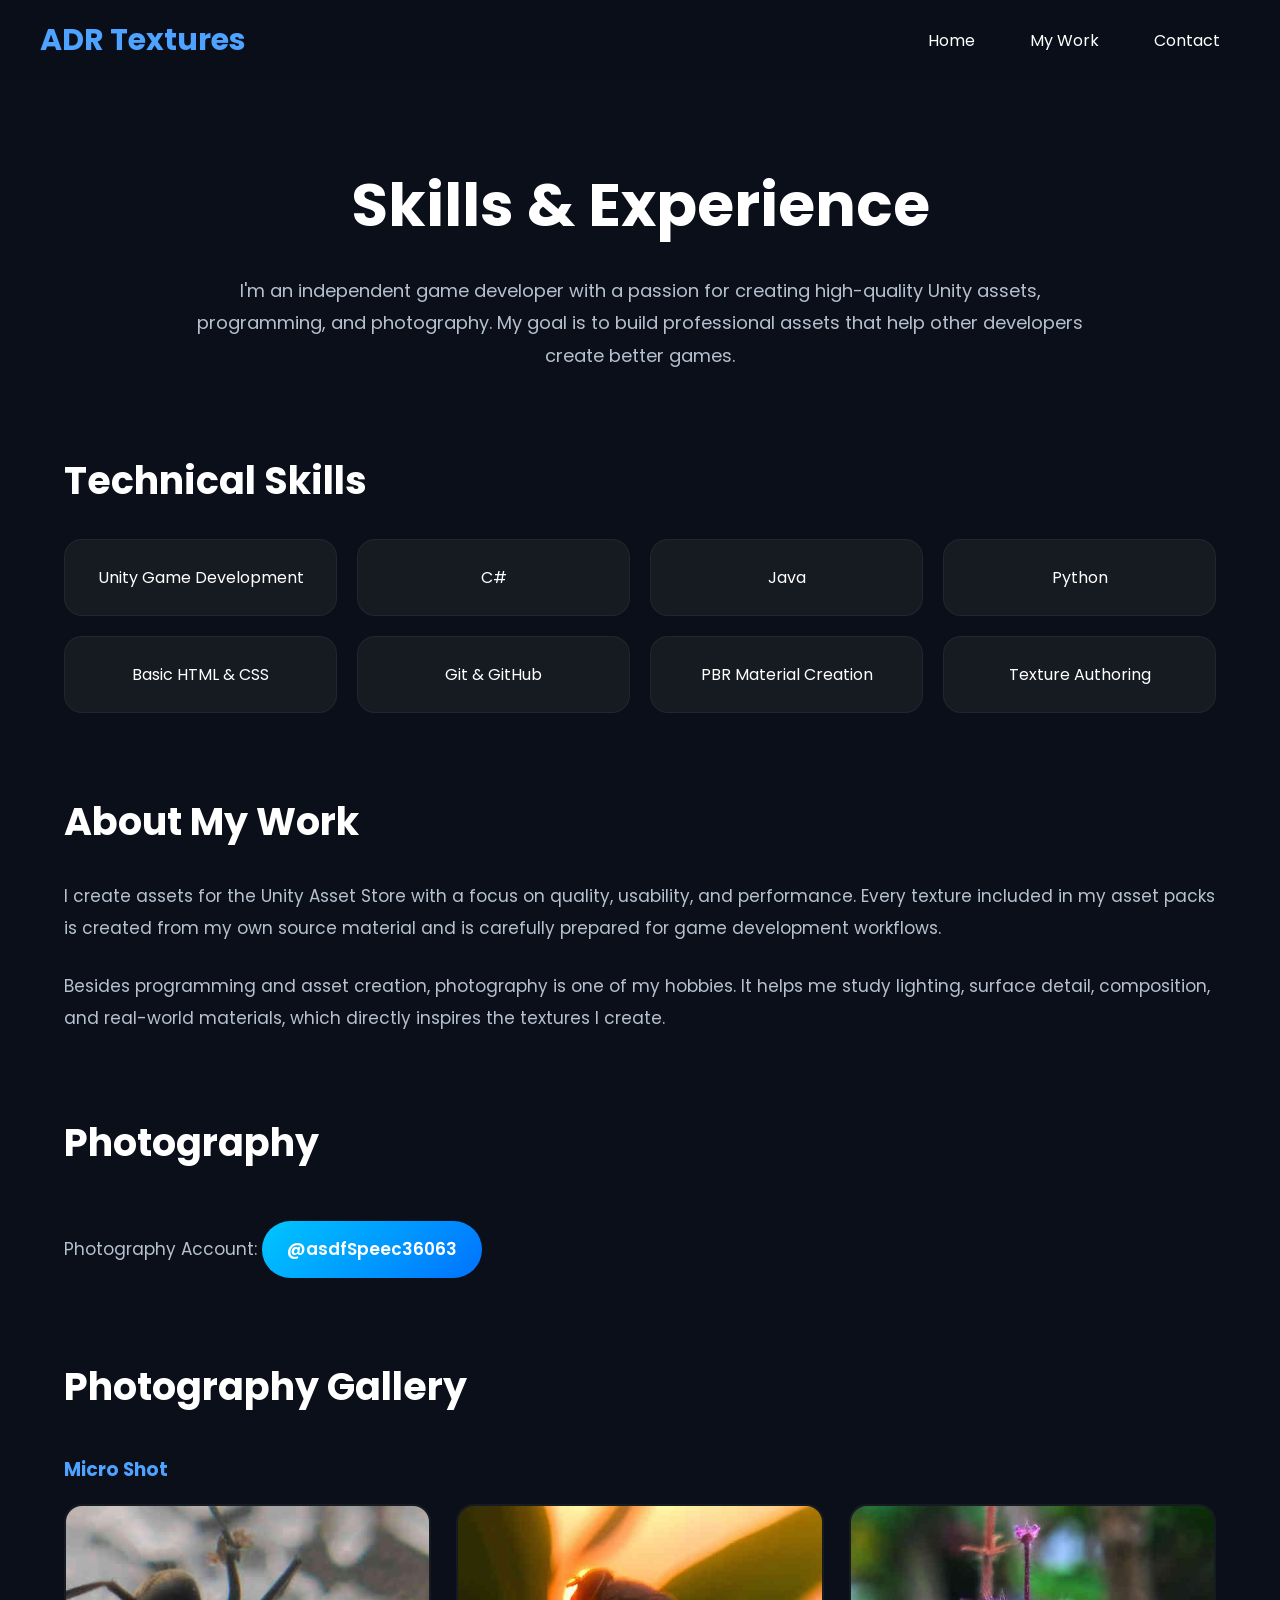
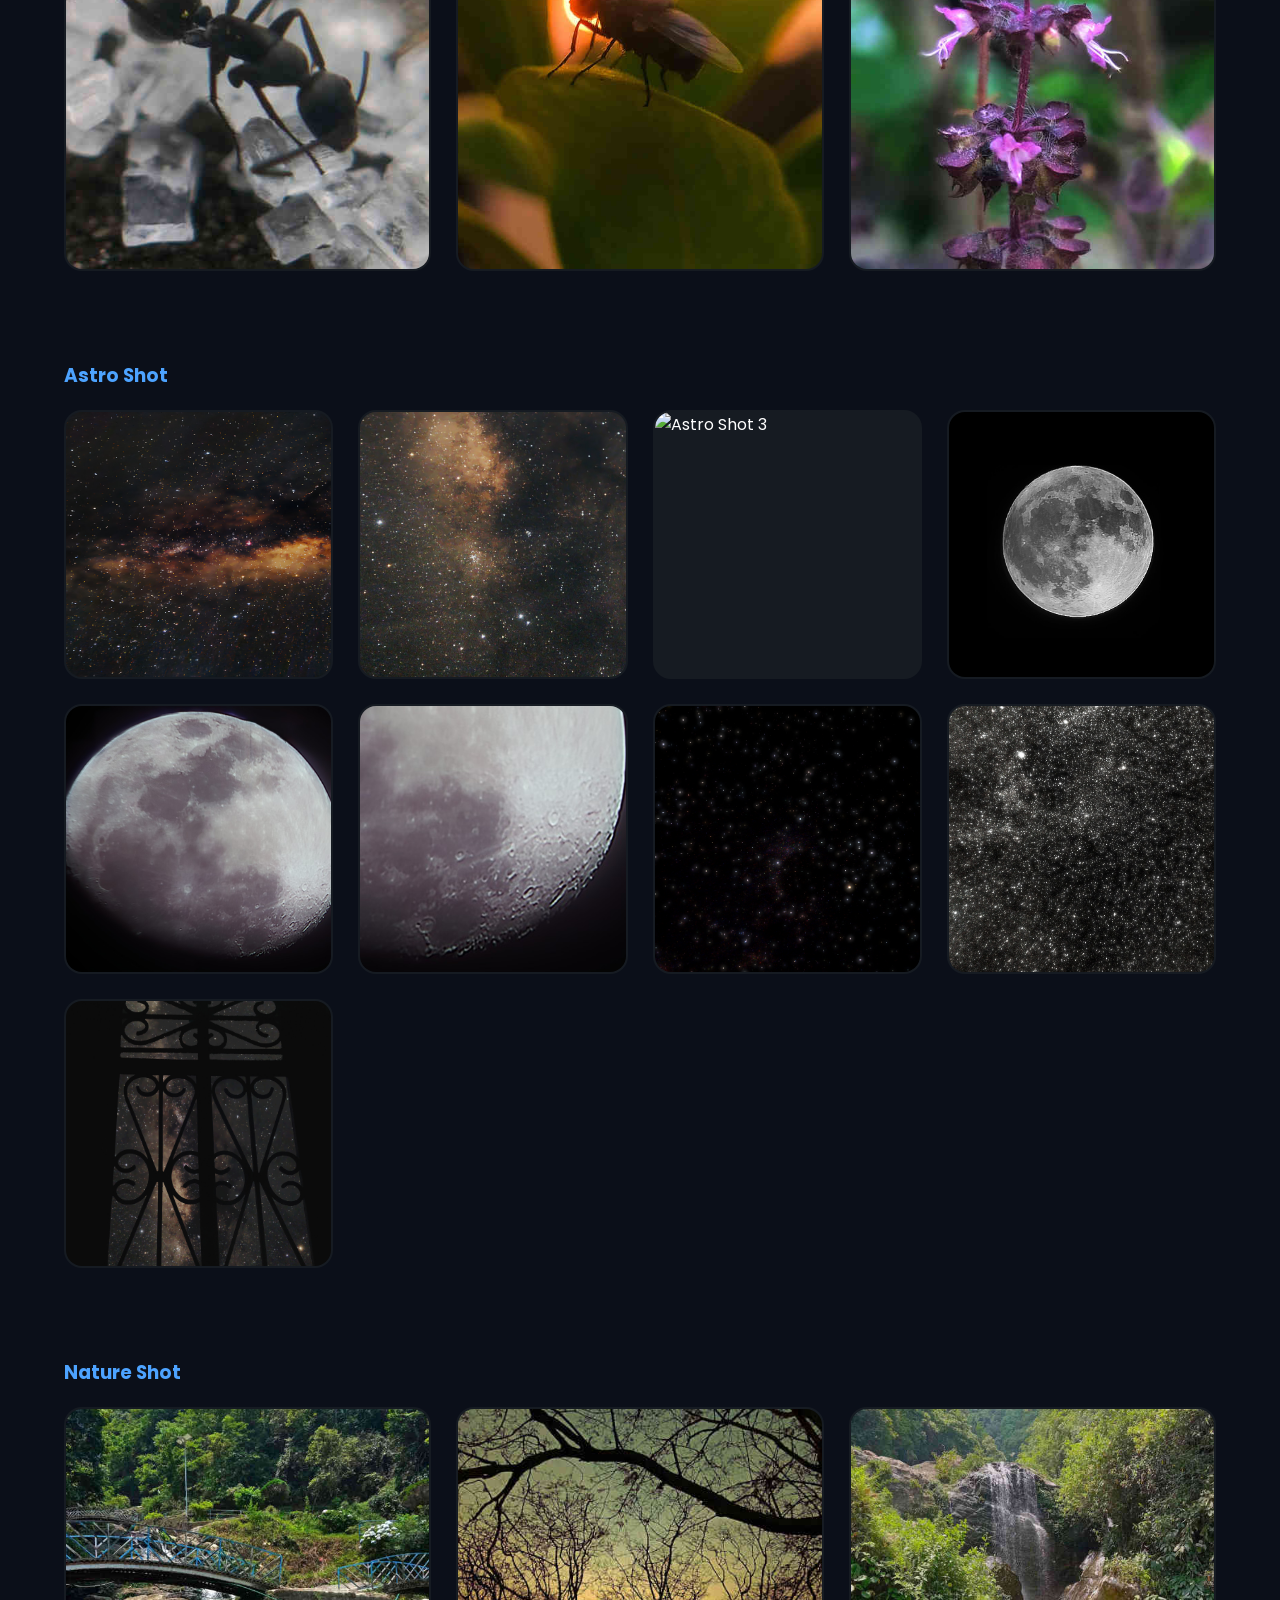
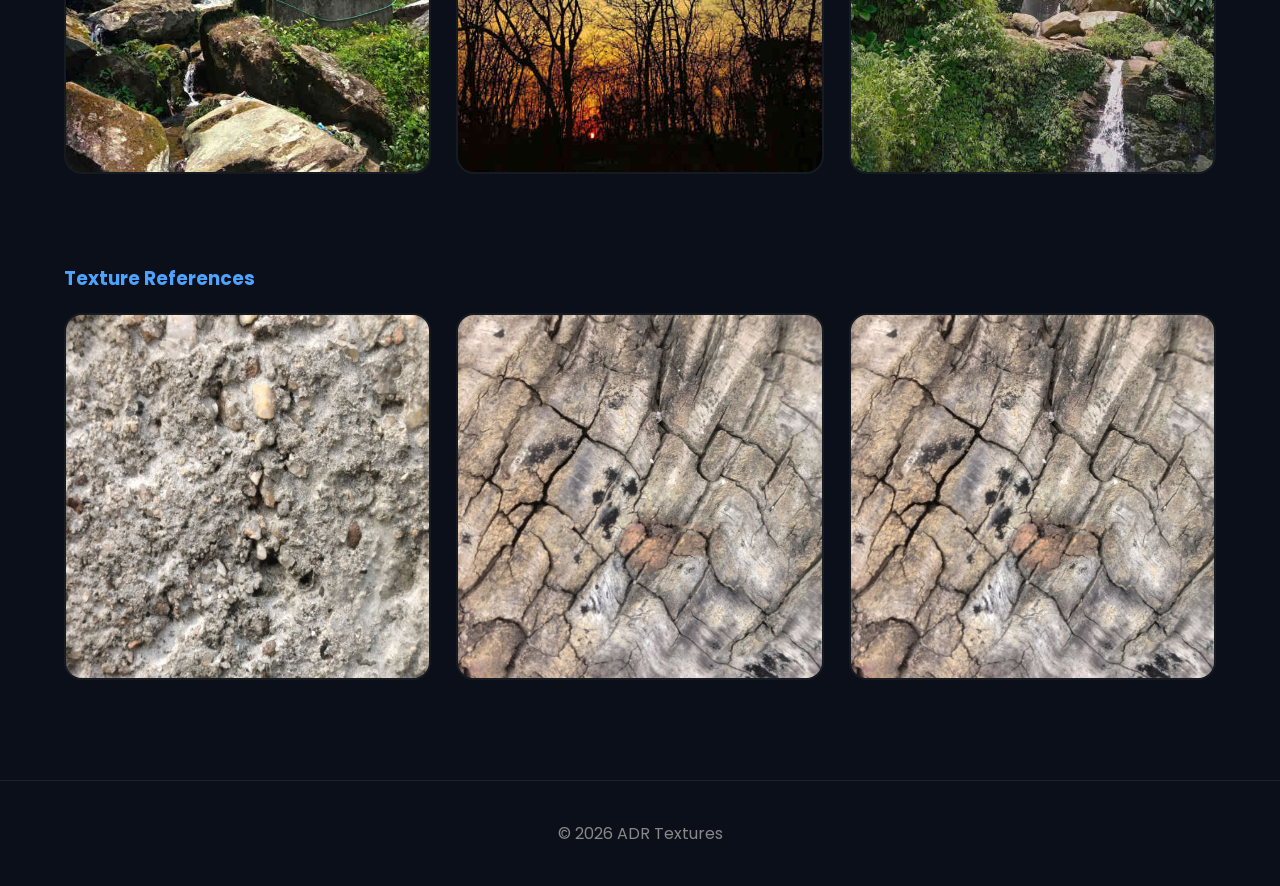
==== skill.html @ 70661dc0 "Add files via upload" ====
<!DOCTYPE html>
<html lang="en">
<head>
    <meta charset="UTF-8">
    <meta name="viewport" content="width=device-width, initial-scale=1.0">
    <title>Skills | ADR Textures</title>

    <link href="https://fonts.googleapis.com/css2?family=Poppins:wght@300;400;600;700&display=swap" rel="stylesheet">
    <link rel="stylesheet" href="Assets/css/skill_style.css">
</head>

<body>

<header>

    <nav class="navbar">

        <div class="logo">
            <a href="index.html">ADR Textures</a>
        </div>

        <ul class="nav-links">
            <li><a href="index.html">Home</a></li>
            <li><a href="work.html">My Work</a></li>
            <li><a href="contact.html">Contact</a></li>
        </ul>

    </nav>

</header>

<section class="skills-hero">

    <h1>Skills & Experience</h1>

    <p>
        I'm an independent game developer with a passion for creating
        high-quality Unity assets, programming, and photography.
        My goal is to build professional assets that help other
        developers create better games.
    </p>

</section>

<section class="project-section">

    <h2>Technical Skills</h2>

    <div class="feature-grid">

        <div class="feature-card">Unity Game Development</div>

        <div class="feature-card">C#</div>

        <div class="feature-card">Java</div>

        <div class="feature-card">Python</div>

        <div class="feature-card">Basic HTML & CSS</div>

        <div class="feature-card">Git & GitHub</div>

        <div class="feature-card">PBR Material Creation</div>

        <div class="feature-card">Texture Authoring</div>

    </div>

</section>

<section class="project-section">

    <h2>About My Work</h2>

    <p>
        I create assets for the Unity Asset Store with a focus on
        quality, usability, and performance. Every texture included
        in my asset packs is created from my own source material and
        is carefully prepared for game development workflows.
    </p>

    <br>

    <p>
        Besides programming and asset creation, photography is one of
        my hobbies. It helps me study lighting, surface detail,
        composition, and real-world materials, which directly inspires
        the textures I create.
    </p>

</section>

<section class="project-section">

    <h2>Photography</h2>

    <p>
        Photography Account:
        <a href="https://x.com/asdfSpeec36063" target="_blank">
            @asdfSpeec36063
        </a>
    </p>

</section>

<section class="project-section">

    <h2>Photography Gallery</h2>

    <h3>Micro Shot</h3>

    <div class="gallery">

        <img src="Assets/images/photos/Micro/1.jpg" alt="Micro Shot 1" >
        <img src="Assets/images/photos/Micro/2.jpg" alt="Micro Shot 2" >
        <img src="Assets/images/photos/Micro/3.jpg" alt="Micro Shot 3" >

    </div>

    <br><br>

    <h3>Astro Shot</h3>

    <div class="gallery">

        <img src="Assets/images/photos/Astro/Milkyway.jpg" alt="Astro Shot 1" >
        <img src="Assets/images/photos/Astro/Milkyway_cluster.jpg" alt="Astro Shot 2" >
        <img src="Assets/images/photos/Astro/moon 50%1.jpg" alt="Astro Shot 3">
        <img src="Assets/images/photos/Astro/moon6b.jpg" alt="Astro Shot 4">
        <img src="Assets/images/photos/Astro/Moon7a.jpg" alt="Astro Shot 5">
        <img src="Assets/images/photos/Astro/Moon7b.jpg" alt="Astro Shot 6">
        <img src="Assets/images/photos/Astro/Scorpius.jpg" alt="Astro Shot 7">
        <img src="Assets/images/photos/Astro/star_field_new.jpg" alt="Astro Shot 8">
        <img src="Assets/images/photos/Astro/Window_Milkyway.jpg" alt="Astro Shot 9">


    </div>

    <br><br>

    <h3>Nature Shot</h3>

    <div class="gallery">

        <img src="Assets/images/photos/Nature/bridge_over_stream.jpg" alt="Nature Shot 1" >
        <img src="Assets/images/photos/Nature/sunset_tree_silhouette.jpg" alt="Nature Shot 2" >
        <img src="Assets/images/photos/Nature/waterfall_mountain.jpg" alt="Nature Shot 3" >

    </div>

    <br><br>

    <h3>Texture References</h3>

    <div class="gallery">

        <img src="Assets/images/photos/Texture/1.jpg" alt="Texture Reference 1" >
        <img src="Assets/images/photos/Texture/3.jpg" alt="Texture Reference 2" >
        <img src="Assets/images/photos/Texture/3.jpg" alt="Texture Reference 3" >

    </div>

</section>

<footer>

    <p>
        © 2026 ADR Textures
    </p>

</footer>

</body>
</html>
---- Assets/css/skill_style.css ----
/* ==========================================
   GLOBAL
========================================== */

*{
    margin:0;
    padding:0;
    box-sizing:border-box;
}

html{
    scroll-behavior:smooth;
}

body{

    font-family:'Poppins',sans-serif;

    background:#0B0F19;

    color:#ffffff;

}

a{

    text-decoration:none;

    color:inherit;

}

/* ==========================================
   NAVBAR
========================================== */

.navbar{

    position:fixed;

    top:0;
    left:0;

    width:100%;

    height:80px;

    display:flex;

    justify-content:space-between;

    align-items:center;

    padding:0 40px;

    background:rgba(11,15,25,.85);

    backdrop-filter:blur(15px);

    z-index:1000;

}

.logo a{

    font-size:30px;

    font-weight:700;

    color:#4DA3FF;

}

.logo a:hover{

    color:#00C6FF;

}

.nav-links{

    list-style:none;

    display:flex;

    gap:15px;

}

.nav-links a{

    padding:10px 20px;

    border-radius:30px;

    transition:.3s;

}

.nav-links a:hover{

    background:linear-gradient(135deg,#00C6FF,#0072FF);

    color:white;

}

/* ==========================================
   HERO
========================================== */

.skills-hero{

    width:90%;

    max-width:900px;

    margin:auto;

    padding-top:160px;

    text-align:center;

}

.skills-hero h1{

    font-size:60px;

    margin-bottom:25px;

}

.skills-hero p{

    color:#B6C1CF;

    font-size:18px;

    line-height:1.8;

}

/* ==========================================
   SECTION
========================================== */

.project-section{

    width:90%;

    max-width:1200px;

    margin:80px auto;

}

.project-section h2{

    font-size:38px;

    margin-bottom:30px;

}

.project-section h3{

    margin:40px 0 20px;

    color:#4DA3FF;

}

.project-section p{

    color:#B6C1CF;

    line-height:1.9;

    font-size:17px;

}

/* ==========================================
   SKILL GRID
========================================== */

.feature-grid{

    display:grid;

    grid-template-columns:repeat(auto-fit,minmax(250px,1fr));

    gap:20px;

}

.feature-card{

    background:#161B22;

    padding:25px;

    border-radius:18px;

    text-align:center;

    transition:.3s;

    border:1px solid rgba(255,255,255,.05);

}

.feature-card:hover{

    transform:translateY(-8px);

    box-shadow:0 15px 35px rgba(0,170,255,.25);

}

/* ==========================================
   PHOTOGRAPHY ACCOUNT BUTTON
========================================== */

.project-section p a{

    display:inline-block;

    margin-top:20px;

    padding:12px 25px;

    background:linear-gradient(135deg,#00C6FF,#0072FF);

    color:#fff;

    border-radius:30px;

    font-weight:600;

    transition:.3s;

}

.project-section p a:hover{

    transform:translateY(-3px);

    box-shadow:0 12px 30px rgba(0,170,255,.4);

}

/* ==========================================
   GALLERY
========================================== */

.gallery{

    display:grid;

    grid-template-columns:repeat(auto-fit,minmax(240px,1fr));

    gap:25px;

}

.gallery img{

    width:100%;

    aspect-ratio:1/1;

    object-fit:cover;

    border-radius:18px;

    background:#161B22;

    transition:.35s;

    cursor:pointer;

    border:2px solid transparent;

}

.gallery img:hover{

    transform:scale(1.04);

    border-color:#00C6FF;

    box-shadow:0 15px 35px rgba(0,170,255,.35);

}

/* ==========================================
   FOOTER
========================================== */

footer{

    margin-top:100px;

    padding:40px;

    text-align:center;

    color:#888;

    border-top:1px solid rgba(255,255,255,.08);

}

/* ==========================================
   MOBILE
========================================== */

@media(max-width:768px){

    .navbar{

        padding:0 20px;

    }

    .logo a{

        font-size:24px;

    }

    .nav-links{

        gap:8px;

    }

    .nav-links a{

        padding:8px 12px;

        font-size:14px;

    }

    .skills-hero h1{

        font-size:42px;

    }

    .project-section h2{

        font-size:30px;

    }

}
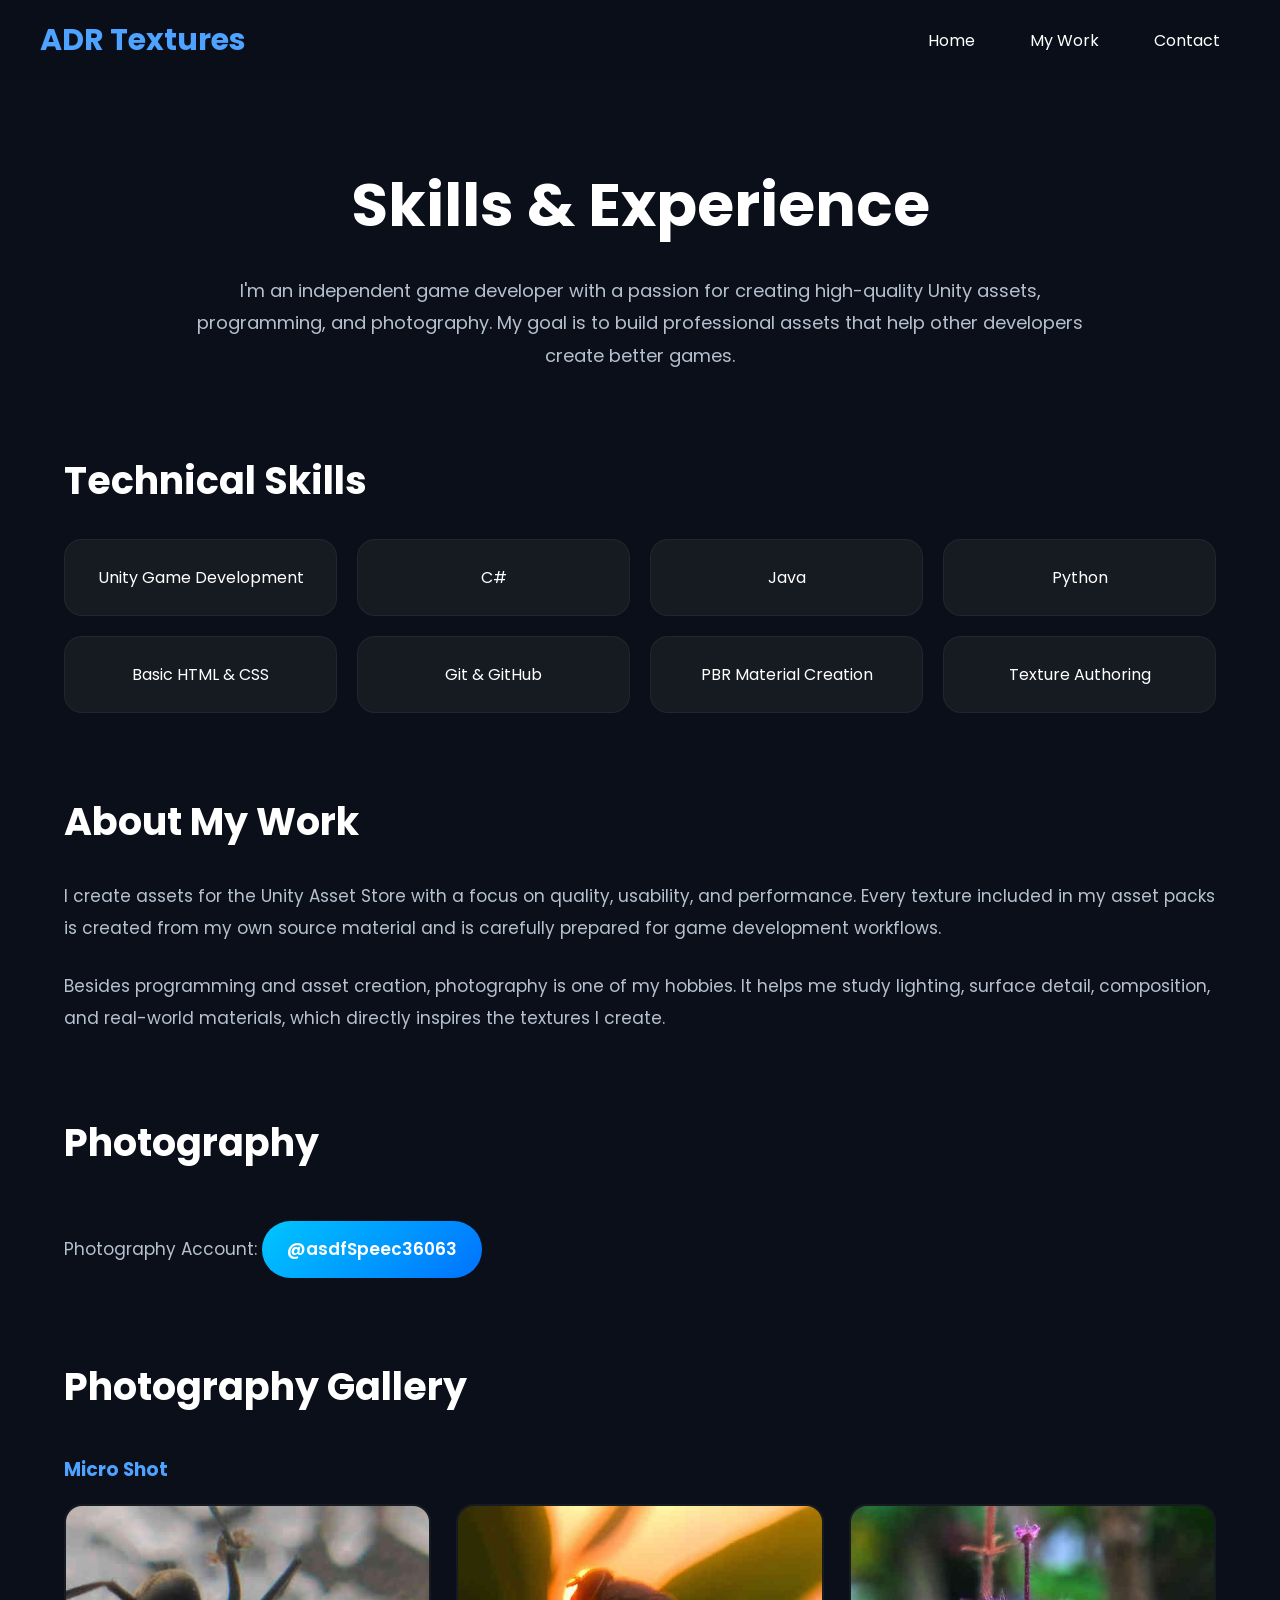
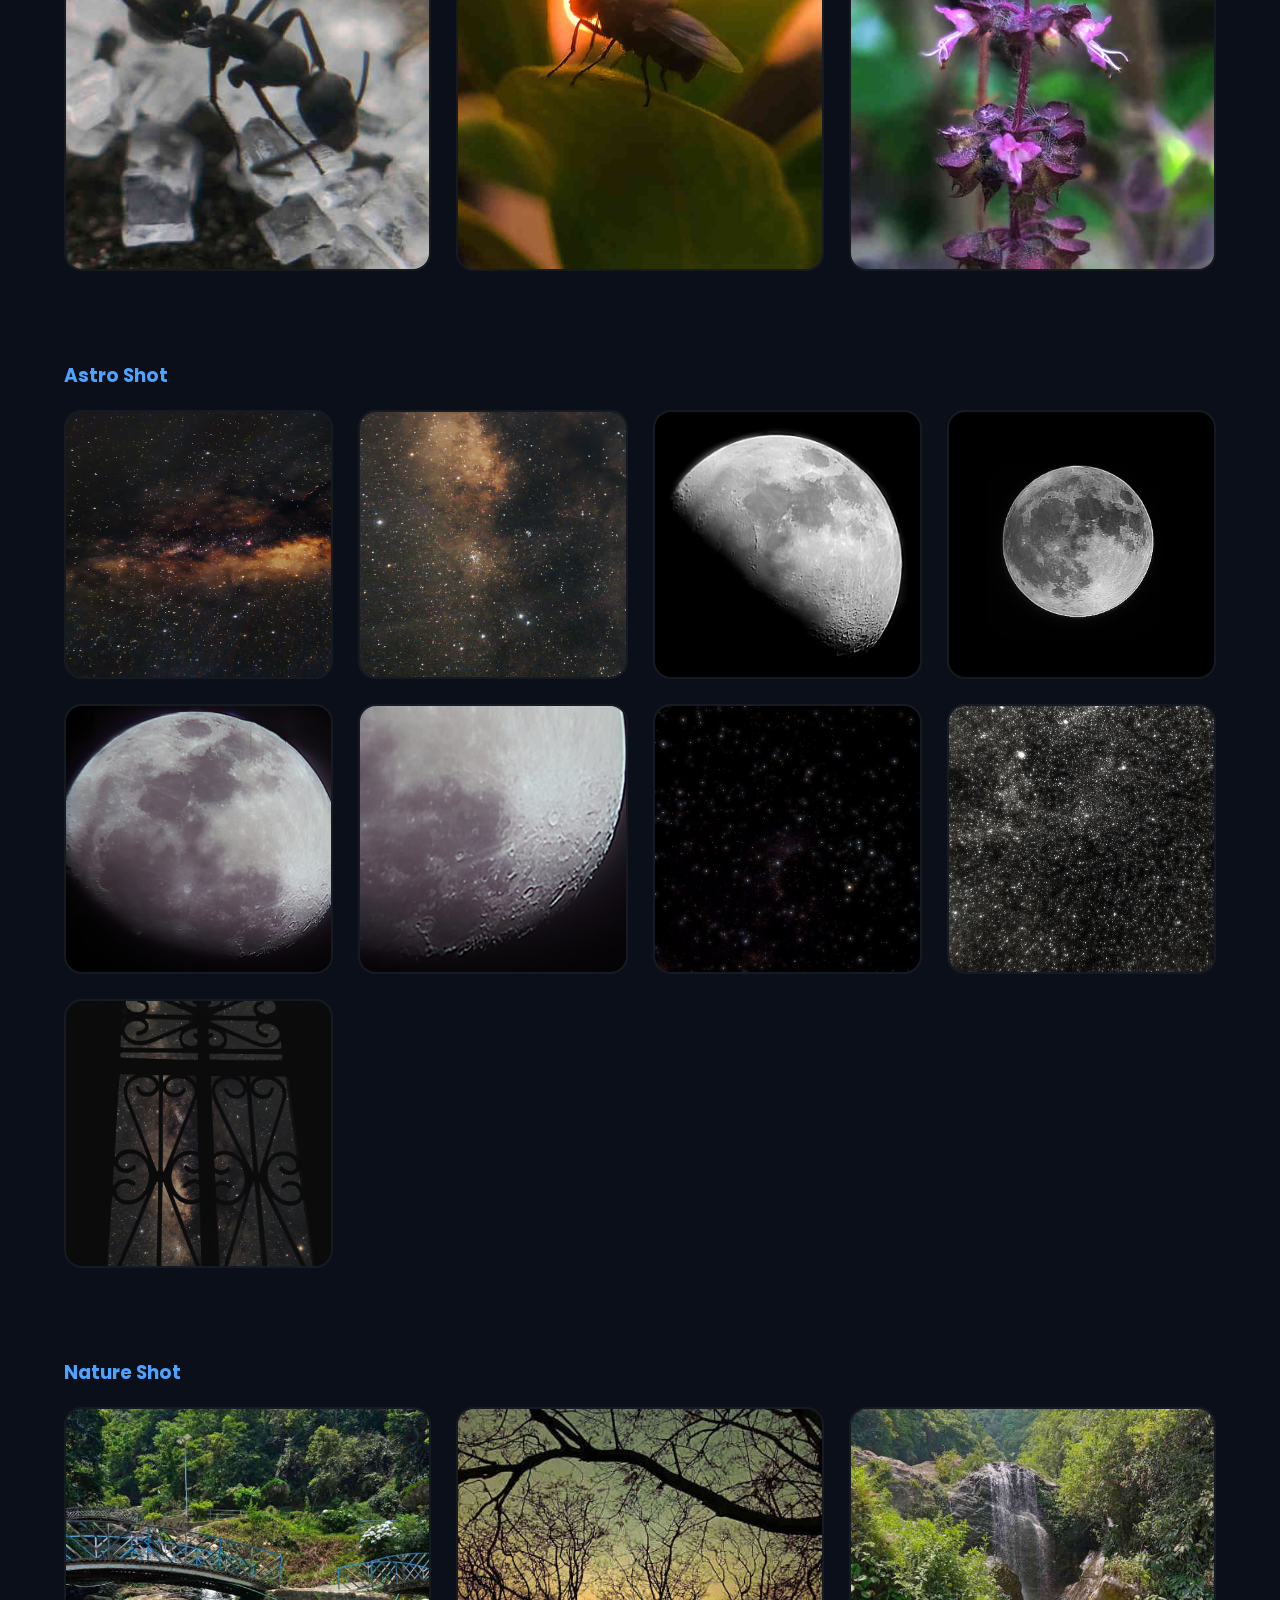
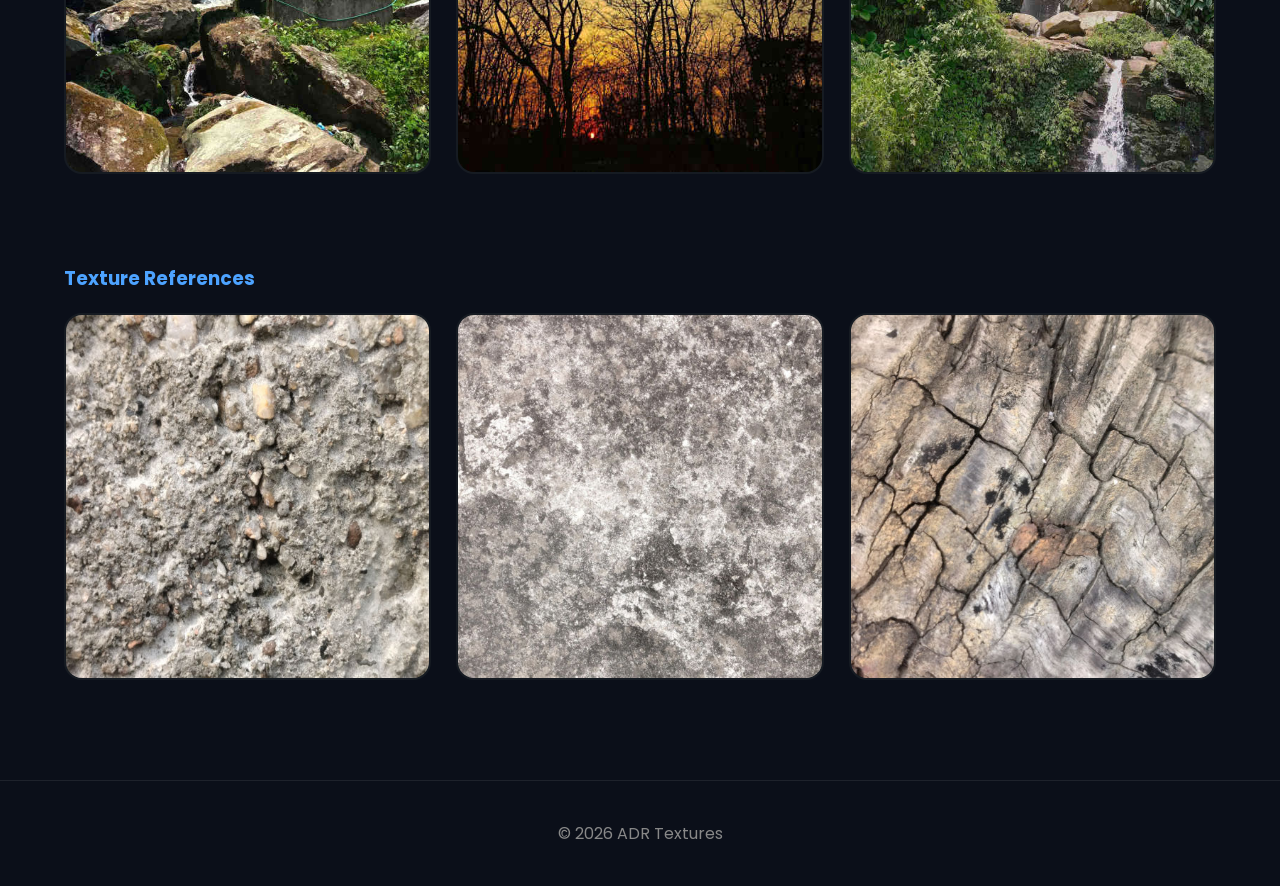
==== commit 63489857: "Fix HTML encoding issues in skill.html" ====
--- a/skill.html
+++ b/skill.html
@@ -125,7 +125,7 @@
 
         <img src="Assets/images/photos/Astro/Milkyway.jpg" alt="Astro Shot 1" >
         <img src="Assets/images/photos/Astro/Milkyway_cluster.jpg" alt="Astro Shot 2" >
-        <img src="Assets/images/photos/Astro/moon 50%1.jpg" alt="Astro Shot 3">
+        <img src="Assets/images/photos/Astro/moon.jpg" alt="Astro Shot 3">
         <img src="Assets/images/photos/Astro/moon6b.jpg" alt="Astro Shot 4">
         <img src="Assets/images/photos/Astro/Moon7a.jpg" alt="Astro Shot 5">
         <img src="Assets/images/photos/Astro/Moon7b.jpg" alt="Astro Shot 6">
@@ -155,7 +155,7 @@
     <div class="gallery">
 
         <img src="Assets/images/photos/Texture/1.jpg" alt="Texture Reference 1" >
-        <img src="Assets/images/photos/Texture/3.jpg" alt="Texture Reference 2" >
+        <img src="Assets/images/photos/Texture/2.jpg" alt="Texture Reference 2" >
         <img src="Assets/images/photos/Texture/3.jpg" alt="Texture Reference 3" >
 
     </div>
@@ -171,4 +171,4 @@
 </footer>
 
 </body>
-</html>+</html>
